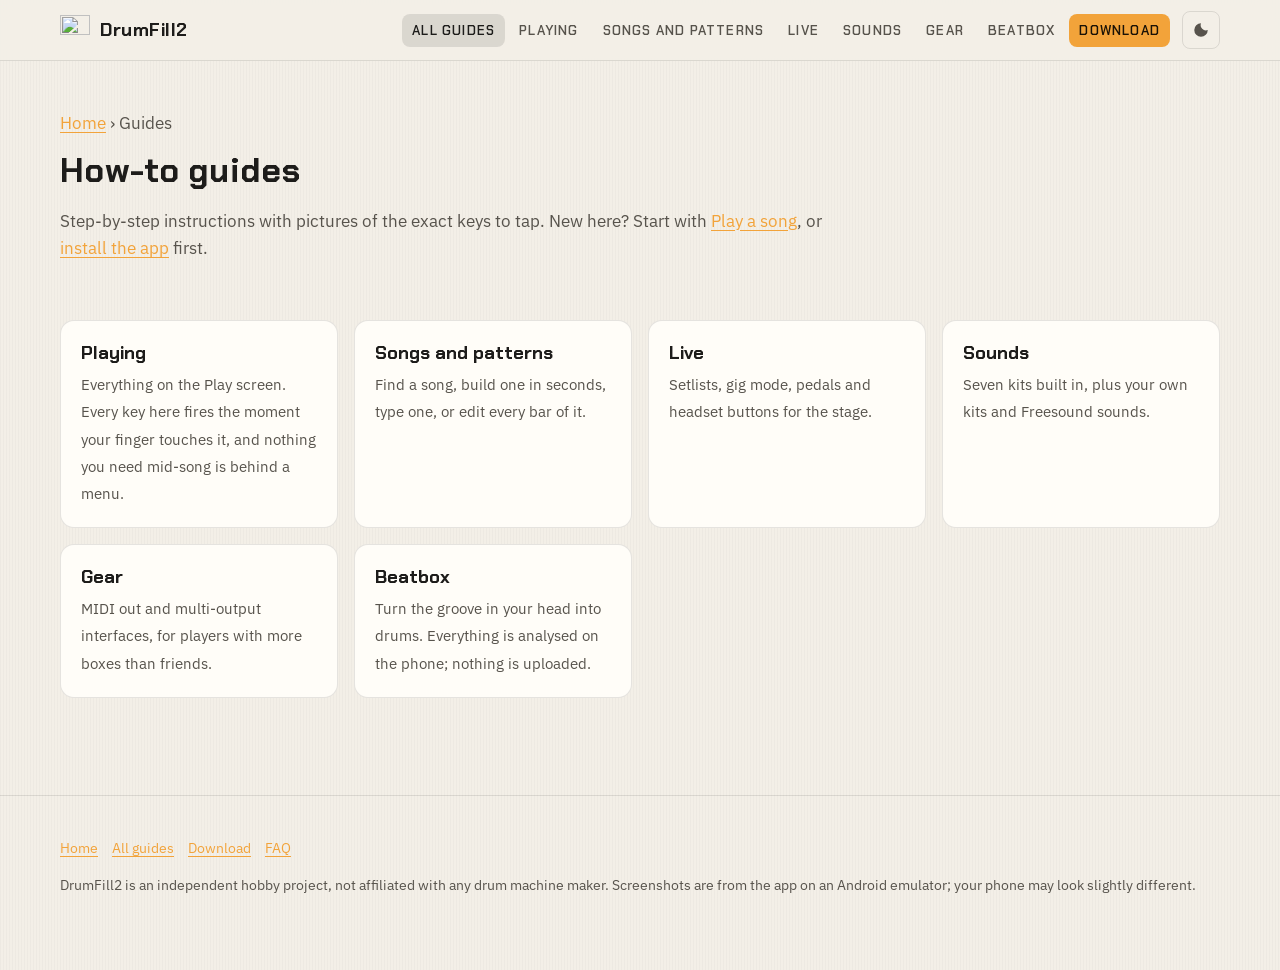
==== guides/index.html @ 4bdcdabe "fix: verifier r1 polish (pinned v1.0.0 downloads, social card, praise carousel, copy key) - Download" ====
<!doctype html>
<html lang="en">
<head>
<meta charset="utf-8">
<meta name="viewport" content="width=device-width, initial-scale=1">
<title>How-to guides · DrumFill2 guides</title>
<meta name="description" content="Step-by-step DrumFill2 guides with pictures of the keys to tap.">
<meta name="theme-color" content="#18191C">
<meta property="og:title" content="How-to guides · DrumFill2 guides">
<meta property="og:description" content="Step-by-step DrumFill2 guides with pictures of the keys to tap.">
<meta property="og:type" content="article">
<meta property="og:url" content="https://rbdone.github.io/drumfill2-site/guides/">
<meta property="og:image" content="https://rbdone.github.io/drumfill2-site/img/social-card.jpg">
<meta name="twitter:card" content="summary_large_image">
<meta name="twitter:title" content="How-to guides · DrumFill2 guides">
<meta name="twitter:description" content="Step-by-step DrumFill2 guides with pictures of the keys to tap.">
<meta name="twitter:image" content="https://rbdone.github.io/drumfill2-site/img/social-card.jpg">
<link rel="icon" href="../img/icon.svg" type="image/svg+xml">
<link rel="preconnect" href="https://fonts.googleapis.com">
<link rel="preconnect" href="https://fonts.gstatic.com" crossorigin>
<link rel="stylesheet" href="https://fonts.googleapis.com/css2?family=Chakra+Petch:wght@600;700&family=IBM+Plex+Sans:wght@400;600&family=Share+Tech+Mono&display=swap">
<link rel="stylesheet" href="../css/site.css">
</head>
<body>
<a class="skip" href="#main">Skip to content</a>
<header class="top">
  <div class="wrap">
    <a class="brand" href="../" aria-label="DrumFill2 home"><img src="../img/icon.svg" width="30" height="30" alt="">DrumFill2</a>
    <nav class="nav" aria-label="Main">
      <a href="./" aria-current="page">All guides</a>
      <a href="playing.html">Playing</a>
      <a href="songs.html">Songs and patterns</a>
      <a href="live.html">Live</a>
      <a href="sounds.html">Sounds</a>
      <a href="gear.html">Gear</a>
      <a href="beatbox.html">Beatbox</a>
      <a class="dl" href="../#download">Download</a>
    </nav>
    <button class="theme-btn" type="button" aria-label="Switch theme"><svg width="18" height="18" viewBox="0 0 24 24" aria-hidden="true"><path fill="currentColor" d="M12 3a9 9 0 1 0 9 9 7 7 0 0 1-9-9z"/></svg></button>
  </div>
</header>
<main id="main">
<div class="wrap guide-hero">
  <p class="crumbs"><a href="../">Home</a> › Guides</p>
  <h1>How-to guides</h1>
  <p>Step-by-step instructions with pictures of the exact keys to tap. New here? Start with <a href="playing.html#play">Play a song</a>, or <a href="../#download">install the app</a> first.</p>
</div>
<div class="wrap" style="padding-bottom:80px">
  <ul class="guide-cards">
    <li><a href="playing.html" style="--c: var(--orange)"><b>Playing</b><span>Everything on the Play screen. Every key here fires the moment your finger touches it, and nothing you need mid-song is behind a menu.</span></a></li>
    <li><a href="songs.html" style="--c: var(--teal)"><b>Songs and patterns</b><span>Find a song, build one in seconds, type one, or edit every bar of it.</span></a></li>
    <li><a href="live.html" style="--c: var(--blue)"><b>Live</b><span>Setlists, gig mode, pedals and headset buttons for the stage.</span></a></li>
    <li><a href="sounds.html" style="--c: var(--green)"><b>Sounds</b><span>Seven kits built in, plus your own kits and Freesound sounds.</span></a></li>
    <li><a href="gear.html" style="--c: var(--violet)"><b>Gear</b><span>MIDI out and multi-output interfaces, for players with more boxes than friends.</span></a></li>
    <li><a href="beatbox.html" style="--c: var(--pink)"><b>Beatbox</b><span>Turn the groove in your head into drums. Everything is analysed on the phone; nothing is uploaded.</span></a></li>
  </ul>
</div>
</main>
<footer>
  <div class="wrap">
    <nav aria-label="Footer"><a href="../">Home</a><a href="./">All guides</a><a href="../#download">Download</a><a href="../#faq">FAQ</a></nav>
    <p>DrumFill2 is an independent hobby project, not affiliated with any drum machine maker. Screenshots are from the app on an Android emulator; your phone may look slightly different.</p>
  </div>
</footer>
<script src="../js/site.js" defer></script>
</body>
</html>
---- css/site.css ----
/* DrumFill2 marketing site. Palette follows the app's "hardware + stage light" look. */
:root {
  --chassis: #18191c;
  --chassis-2: #1f2023;
  --card: #222327;
  --key: #2b2d31;
  --key-dark: #232428;
  --display: #0a0c0b;
  --pad: #2a2724;
  --text: #e6e2da;
  --text-dim: #a29e95;
  --silk: #8e8a82;
  --line: rgba(255, 255, 255, .08);
  --hairline: rgba(255, 255, 255, .018);
  --red: #9e2429;
  --red-text: #ffe9e9;
  --orange: #f2a33a;
  --orange-ink: #1a1206;
  --blue: #5aa7ee;
  --teal: #3cc2b4;
  --violet: #b28be8;
  --pink: #ee7a9c;
  --green: #9cc46a;
  --grey: #8b93a1;
  --next: #6fb6ff;
  --stage: var(--orange);
  --shadow-key: inset 0 1px 0 rgba(255, 255, 255, .09), 0 3px 0 #0b0b0c, 0 4px 8px rgba(0, 0, 0, .4);
  --radius: 14px;
  --font-key: "Chakra Petch", system-ui, sans-serif;
  --font-mono: "Share Tech Mono", ui-monospace, monospace;
  --font-body: "IBM Plex Sans", system-ui, sans-serif;
  color-scheme: dark;
}

/* Light theme: daylight on the same hardware. Panels that are hardware (pads, display) stay dark. */
@media (prefers-color-scheme: light) {
  :root:not([data-theme="dark"]) {
    --chassis: #f3efe7;
    --chassis-2: #ebe6db;
    --card: #fffdf8;
    --text: #1d1c1a;
    --text-dim: #57534c;
    --silk: #6c675f;
    --line: rgba(0, 0, 0, .1);
    --hairline: rgba(0, 0, 0, .025);
    --shadow-key: inset 0 1px 0 rgba(255, 255, 255, .6), 0 3px 0 #c9c2b4, 0 4px 10px rgba(0, 0, 0, .12);
    color-scheme: light;
  }
}
:root[data-theme="light"] {
  --chassis: #f3efe7;
  --chassis-2: #ebe6db;
  --card: #fffdf8;
  --text: #1d1c1a;
  --text-dim: #57534c;
  --silk: #6c675f;
  --line: rgba(0, 0, 0, .1);
  --hairline: rgba(0, 0, 0, .025);
  --shadow-key: inset 0 1px 0 rgba(255, 255, 255, .6), 0 3px 0 #c9c2b4, 0 4px 10px rgba(0, 0, 0, .12);
  color-scheme: light;
}

* { box-sizing: border-box; }
html { scroll-behavior: smooth; -webkit-text-size-adjust: 100%; }
body {
  margin: 0;
  background: var(--chassis);
  background-image: repeating-linear-gradient(90deg, var(--hairline) 0 1px, transparent 1px 3px);
  color: var(--text);
  font: 400 17px/1.6 var(--font-body);
  overflow-x: hidden;
}
img { max-width: 100%; height: auto; }
a { color: var(--orange); text-underline-offset: 3px; }
a:hover { color: #ffbe63; }
:focus-visible { outline: 3px solid var(--next); outline-offset: 3px; border-radius: 6px; }
h1, h2, h3, h4 { font-family: var(--font-key); line-height: 1.15; margin: 0 0 .5em; letter-spacing: .3px; }
h2 { font-size: clamp(1.8rem, 4.5vw, 2.8rem); }
h3 { font-size: 1.3rem; }
p { margin: 0 0 1em; }
.wrap { width: min(1160px, 100% - 32px); margin-inline: auto; }
.silk { font: 600 .78rem/1.3 var(--font-key); text-transform: uppercase; letter-spacing: 1.8px; color: var(--silk); }
.skip { position: absolute; left: -999px; top: 8px; background: var(--orange); color: var(--orange-ink); padding: 8px 14px; z-index: 100; border-radius: 8px; }
.skip:focus { left: 8px; }
.sr { position: absolute; width: 1px; height: 1px; overflow: hidden; clip: rect(0 0 0 0); white-space: nowrap; }

/* ---------- top bar ---------- */
.top {
  position: sticky; top: 0; z-index: 50;
  background: color-mix(in srgb, var(--chassis) 88%, transparent);
  backdrop-filter: blur(10px);
  border-bottom: 1px solid var(--line);
}
.top .wrap { display: flex; align-items: center; gap: 12px; min-height: 60px; }
.brand { display: flex; align-items: center; gap: 10px; font: 700 1.15rem var(--font-key); color: var(--text); text-decoration: none; letter-spacing: .5px; }
.brand svg { flex: none; }
.nav { margin-left: auto; display: flex; gap: 4px; align-items: center; }
.nav a { color: var(--text-dim); text-decoration: none; font: 600 .82rem var(--font-key); text-transform: uppercase; letter-spacing: 1.2px; padding: 8px 10px; border-radius: 8px; }
.nav a:hover, .nav a[aria-current="page"] { color: var(--text); background: var(--line); }
.nav .dl { background: var(--orange); color: var(--orange-ink); }
.nav .dl:hover { background: #ffb44f; color: var(--orange-ink); }
.theme-btn { background: none; border: 1px solid var(--line); color: var(--text-dim); border-radius: 8px; width: 38px; height: 38px; cursor: pointer; display: grid; place-items: center; }
@media (max-width: 860px) { .nav a:not(.dl) { display: none; } }

/* ---------- keys and buttons ---------- */
.key {
  display: inline-flex; align-items: center; justify-content: center; gap: 10px;
  min-height: 56px; padding: 0 22px; border-radius: 12px; border: 0;
  background: var(--key); color: #e9e5dd; box-shadow: var(--shadow-key);
  font: 700 .95rem var(--font-key); text-transform: uppercase; letter-spacing: 1.4px;
  text-decoration: none; cursor: pointer; transition: transform .06s, box-shadow .06s;
}
.key:hover { color: #fff; }
.key:active, .key.down { transform: translateY(2px); box-shadow: inset 0 1px 0 rgba(255, 255, 255, .09), 0 1px 0 #0b0b0c; }
.key.orange { background: var(--orange); color: var(--orange-ink); box-shadow: inset 0 1px 0 rgba(255, 255, 255, .35), 0 3px 0 #8a5a17, 0 6px 18px rgba(242, 163, 58, .25); }
.key.orange:hover { background: #ffb44f; color: var(--orange-ink); }
.key.red { background: var(--red); color: var(--red-text); }
.key.ghost { background: transparent; border: 1px solid var(--line); box-shadow: none; color: var(--text); }

/* ---------- hero ---------- */
.hero { position: relative; padding: 56px 0 72px; overflow: hidden; isolation: isolate; }
.hero::before {
  content: ""; position: absolute; inset: -20% -10% auto; height: 120%; z-index: -1;
  background: radial-gradient(50% 55% at 50% 0%, color-mix(in srgb, var(--stage) 34%, transparent), transparent 75%);
  transition: background 0.6s;
}
.hero .wrap { display: grid; grid-template-columns: 1.05fr .95fr; gap: 48px; align-items: center; }
.hero h1 { font-size: clamp(2.4rem, 7vw, 4.6rem); margin-bottom: .25em; }
.hero h1 .glow { color: var(--stage); text-shadow: 0 0 22px color-mix(in srgb, var(--stage) 55%, transparent); transition: color .6s; }
.hero .lede { font-size: 1.2rem; color: var(--text-dim); max-width: 34em; }
.hero .ctas { display: flex; flex-wrap: wrap; gap: 14px; margin: 26px 0 18px; }
.chips { display: flex; flex-wrap: wrap; gap: 8px; padding: 0; margin: 0; list-style: none; }
.chips li { font: 600 .78rem var(--font-key); letter-spacing: 1px; text-transform: uppercase; color: var(--text-dim); border: 1px solid var(--line); border-radius: 999px; padding: 5px 12px; }
@media (max-width: 900px) { .hero .wrap { grid-template-columns: 1fr; } }

/* ---------- the toy drum machine ---------- */
.machine {
  background: #1b1c1f; border-radius: 26px; padding: 18px; color: #e6e2da;
  box-shadow: inset 0 1px 0 rgba(255, 255, 255, .06), 0 30px 60px rgba(0, 0, 0, .45), 0 0 0 1px #0c0c0d;
  background-image: repeating-linear-gradient(90deg, rgba(255, 255, 255, .018) 0 1px, transparent 1px 3px);
  max-width: 520px; width: 100%; margin-inline: auto;
}
.machine .lcd {
  background: var(--display); border-radius: 12px; padding: 14px 16px 12px;
  box-shadow: inset 0 2px 8px rgba(0, 0, 0, .9), 0 0 0 1px #000, 0 1px 0 rgba(255, 255, 255, .06);
  font-family: var(--font-mono); color: var(--stage);
}
.lcd-row { display: flex; justify-content: space-between; align-items: baseline; gap: 10px; }
.lcd .lbl { font-size: .68rem; letter-spacing: 2px; opacity: .55; text-transform: uppercase; }
.lcd .big { font-size: clamp(1.6rem, 6vw, 2.1rem); line-height: 1.1; text-shadow: 0 0 10px color-mix(in srgb, var(--stage) 60%, transparent); }
.lcd .msg { font-size: .8rem; min-height: 1.3em; opacity: .85; text-align: right; }
[data-lcd=bar] { white-space: nowrap; }
.leds { display: flex; gap: 8px; margin: 8px 0 10px; }
.led { width: 10px; height: 10px; border-radius: 50%; background: #3a3530; }
.led.on { background: var(--stage); box-shadow: 0 0 8px var(--stage); }
.song-strip { display: flex; gap: 3px; }
.song-strip button {
  flex: 1 1 0; min-width: 0; border: 0; background: none; padding: 0; cursor: pointer; color: inherit;
  font: .66rem var(--font-mono); letter-spacing: .6px; text-transform: uppercase;
  display: flex; flex-direction: column; gap: 5px; align-items: stretch;
}
.song-strip .bar { height: 10px; border-radius: 3px; box-shadow: inset 0 0 0 1.5px color-mix(in srgb, var(--c) 55%, transparent); position: relative; overflow: hidden; }
.song-strip .bar i { position: absolute; inset: 0 auto 0 0; width: 0; background: var(--c); }
.song-strip .on .bar { box-shadow: 0 0 10px color-mix(in srgb, var(--c) 70%, transparent); }
.song-strip span { opacity: .5; overflow: hidden; text-overflow: ellipsis; white-space: nowrap; }
.song-strip .on span { opacity: 1; color: var(--c); }

.deck { display: grid; grid-template-columns: repeat(4, 1fr); gap: 10px; margin-top: 14px; }
.deck .key { min-height: 64px; padding: 0 6px; font-size: .82rem; letter-spacing: 1px; }
.deck [data-act=mode] { grid-column: span 2; }
.deck .key.next { grid-column: span 2; }
.deck .key.next.armed { box-shadow: var(--shadow-key), inset 0 0 0 2px var(--next), 0 0 16px rgba(111, 182, 255, .35); }
.pads { display: grid; grid-template-columns: 2.4fr 1fr; gap: 10px; margin-top: 10px; }
.pad {
  min-height: 112px; border-radius: 20px; border: 0; cursor: pointer; color: color-mix(in srgb, var(--stage) 80%, #fff);
  background: var(--pad); font: 700 2.4rem var(--font-key); letter-spacing: 6px;
  box-shadow: inset 0 2px 0 rgba(255, 255, 255, .05), inset 0 -6px 14px rgba(0, 0, 0, .55), 0 0 0 2px #0c0c0d,
    inset 0 0 34px color-mix(in srgb, var(--stage) 30%, transparent), inset 0 0 0 2px color-mix(in srgb, var(--stage) 70%, transparent);
  text-shadow: 0 0 14px color-mix(in srgb, var(--stage) 60%, transparent);
  display: flex; flex-direction: column; align-items: center; justify-content: center; gap: 4px;
  transition: transform .06s;
}
.pad small { font: 600 .68rem var(--font-key); letter-spacing: 1.6px; opacity: .8; }
.pad.big { font-size: 1.3rem; letter-spacing: 3px; }
.pad.hit { transform: scale(.97); box-shadow: inset 0 0 50px color-mix(in srgb, var(--stage) 75%, transparent), inset 0 0 0 3px var(--stage), 0 0 40px color-mix(in srgb, var(--stage) 55%, transparent); color: #fff3e6; }
.kitrow { display: grid; grid-template-columns: repeat(4, 1fr); gap: 10px; margin-top: 10px; }
.kitrow .key { min-height: 64px; font-size: .78rem; padding: 0 4px; }
.kitrow .key.hit, .deck .key.hit { transform: translateY(2px); background: #3a3c41; }
.machine-note { font-size: .82rem; color: var(--text-dim); text-align: center; margin-top: 12px; }
@media (max-width: 420px) {
  .machine { padding: 12px; border-radius: 20px; }
  .pad { font-size: 1.8rem; letter-spacing: 4px; min-height: 96px; }
  .deck .key, .kitrow .key { font-size: .7rem; letter-spacing: .5px; }
}

/* ---------- sections ---------- */
section { padding: 84px 0; }
section.alt { background: var(--chassis-2); }
.section-head { max-width: 760px; margin-bottom: 40px; }
.section-head p { color: var(--text-dim); font-size: 1.1rem; }

/* problems */
.problems { display: grid; grid-template-columns: repeat(auto-fit, minmax(300px, 1fr)); gap: 18px; }
.problem { background: var(--card); border: 1px solid var(--line); border-radius: var(--radius); padding: 22px; position: relative; overflow: hidden; }
.problem::before { content: ""; position: absolute; inset: 0 auto 0 0; width: 4px; background: var(--c, var(--orange)); }
.problem .pain { font: 600 1.05rem var(--font-key); color: var(--text); margin-bottom: 10px; }
.problem .pain::before { content: "“"; color: var(--c, var(--orange)); }
.problem .pain::after { content: "”"; color: var(--c, var(--orange)); }
.problem p { color: var(--text-dim); margin: 0; }
.problem p strong { color: var(--text); }
.problem a { display: inline-block; margin-top: 10px; font: 600 .85rem var(--font-key); text-transform: uppercase; letter-spacing: 1px; }

/* workflows */
.tabs { display: flex; flex-wrap: wrap; gap: 8px; margin-bottom: 28px; }
.tabs button {
  border: 1px solid var(--line); background: var(--card); color: var(--text-dim); cursor: pointer;
  font: 700 .82rem var(--font-key); text-transform: uppercase; letter-spacing: 1.2px; padding: 12px 16px; border-radius: 10px; min-height: 48px;
}
.tabs button[aria-selected="true"] { background: var(--c, var(--orange)); color: #0a0c0b; border-color: transparent; }
.flow { display: grid; grid-template-columns: 1fr 1.1fr; gap: 40px; align-items: start; }
.flow[hidden] { display: none; }
.flow ol { counter-reset: s; list-style: none; padding: 0; margin: 0 0 18px; }
.flow ol li { counter-increment: s; position: relative; padding: 0 0 16px 48px; color: var(--text-dim); }
.flow ol li strong { color: var(--text); }
.flow ol li::before {
  content: counter(s); position: absolute; left: 0; top: -2px; width: 32px; height: 32px; border-radius: 9px;
  background: var(--key); color: #e9e5dd; box-shadow: var(--shadow-key); display: grid; place-items: center; font: 700 .9rem var(--font-key);
}
.shots { display: flex; gap: 14px; overflow-x: auto; padding: 6px 4px 18px; scroll-snap-type: x mandatory; }
.shots figure { margin: 0; flex: 0 0 min(230px, 62vw); scroll-snap-align: start; }
.shots figure.wide { flex-basis: min(460px, 86vw); }
.phone { border-radius: 22px; border: 6px solid #0e0f11; box-shadow: 0 20px 40px rgba(0, 0, 0, .35), 0 0 0 1px #2c2d31; background: #0e0f11; display: block; width: 100%; }
figcaption { font-size: .85rem; color: var(--text-dim); margin-top: 8px; }
@media (max-width: 860px) { .flow { grid-template-columns: 1fr; } }

/* features */
.feature-groups { display: grid; gap: 36px; }
.feature-group h3 { display: flex; align-items: center; gap: 10px; }
.feature-group h3::before { content: ""; width: 10px; height: 10px; border-radius: 50%; background: var(--c); box-shadow: 0 0 8px var(--c); }
.features { display: grid; grid-template-columns: repeat(auto-fill, minmax(250px, 1fr)); gap: 12px; list-style: none; margin: 0; padding: 0; }
.features a {
  display: grid; grid-template-columns: 1fr auto; gap: 2px 12px; height: 100%;
  background: var(--card); border: 1px solid var(--line); border-radius: 12px; padding: 14px 16px; text-decoration: none; color: var(--text);
  transition: transform .15s, border-color .15s;
}
.features a:hover { transform: translateY(-2px); border-color: var(--c); color: var(--text); }
.features b { font: 700 1rem var(--font-key); }
.features span { grid-column: 1; font-size: .9rem; color: var(--text-dim); }
.features a::after { content: "HOW-TO →"; grid-column: 2; grid-row: 1 / span 2; align-self: center; font: 700 .7rem var(--font-key); letter-spacing: 1.2px; color: var(--c); }

/* praise */
.praise { position: relative; overflow: hidden; }
.quotes { display: grid; grid-template-columns: repeat(auto-fill, minmax(280px, 1fr)); gap: 18px; }
.quote {
  margin: 0; background: #f4ecd8; color: #2a2219; border-radius: 4px; padding: 26px 22px 20px; position: relative;
  box-shadow: 0 1px 0 #d8ccaf, 0 14px 30px rgba(0, 0, 0, .3); transform: rotate(var(--r, -1deg));
  font-family: Georgia, "Times New Roman", serif; transition: transform .25s;
  background-image: radial-gradient(circle at 20% 10%, rgba(255, 255, 255, .5), transparent 40%), linear-gradient(transparent 0 0);
}
.quote:hover { transform: rotate(0deg) scale(1.02); }
.quote::before { content: "★★★★★"; display: block; color: #b8761b; letter-spacing: 3px; font-size: .9rem; margin-bottom: 8px; }
.quote blockquote { margin: 0 0 14px; font-size: 1.08rem; line-height: 1.5; font-style: italic; }
.quote figcaption { color: #5b4d3a; font-family: var(--font-body); font-size: .88rem; margin: 0; }
.quote figcaption b { color: #2a2219; display: block; font-size: .98rem; }
.quote .stamp {
  position: absolute; top: 14px; right: 12px; transform: rotate(12deg); border: 2px solid #a8322f; color: #a8322f;
  font: 700 .62rem var(--font-key); letter-spacing: 1.4px; padding: 2px 6px; border-radius: 4px; opacity: .85;
}
.swipe-hint { display: none; }
@media (max-width: 700px) {
  .swipe-hint { display: block; margin: -18px 0 12px; font: 700 .78rem var(--font-key); letter-spacing: 1.4px; text-transform: uppercase; color: var(--orange); }
  .quotes {
    display: flex; gap: 14px; overflow-x: auto; scroll-snap-type: x mandatory; overscroll-behavior-x: contain;
    padding: 10px 16px 22px; margin: 0 -16px;
    mask-image: linear-gradient(90deg, transparent 0, #000 16px, #000 calc(100% - 28px), transparent);
  }
  .quotes .quote { flex: 0 0 78%; scroll-snap-align: center; transform: none; }
  .quotes .quote.reveal { opacity: 1; transform: none; }
}
.disclaimer { margin-top: 30px; font-size: .9rem; color: var(--text-dim); border-left: 3px solid var(--orange); padding-left: 14px; max-width: 760px; }

/* download */
.download-box { display: grid; grid-template-columns: 1fr 1fr; gap: 36px; align-items: start; }
.dl-card { background: var(--card); border: 1px solid var(--line); border-radius: 18px; padding: 26px; }
.dl-card .key { width: 100%; min-height: 72px; font-size: 1.05rem; flex-direction: column; gap: 2px; padding: 10px 16px; }
.dl-card .key small { font: 600 .72rem var(--font-body); letter-spacing: .3px; opacity: .75; text-transform: none; word-break: break-all; }
.meta { list-style: none; padding: 0; margin: 18px 0 0; display: grid; gap: 8px; font-size: .92rem; color: var(--text-dim); }
.meta code, .hash { font-family: var(--font-mono); font-size: .82rem; word-break: break-all; color: var(--text); }
.hash { display: block; background: var(--display); color: #cfe4fa; padding: 10px 12px; border-radius: 8px; }
.hashrow { display: flex; flex-wrap: wrap; gap: 8px; align-items: center; margin-top: 6px; }
.hashrow .hash { flex: 1 1 240px; min-width: 0; }
.dl-card .key.copy, .key.copy { width: auto; min-height: 44px; padding: 0 12px; font-size: .72rem; flex: none; align-self: center; }
.steps { padding-left: 1.3em; margin: 0; }
.steps li { margin-bottom: 12px; color: var(--text-dim); }
.steps li strong { color: var(--text); }
.note { background: color-mix(in srgb, var(--blue) 12%, var(--card)); border: 1px solid color-mix(in srgb, var(--blue) 35%, transparent); border-radius: 10px; padding: 12px 14px; font-size: .92rem; color: var(--text); }
.warn { background: color-mix(in srgb, var(--orange) 12%, var(--card)); border-color: color-mix(in srgb, var(--orange) 40%, transparent); }
@media (max-width: 860px) { .download-box { grid-template-columns: 1fr; } }

/* faq */
.faq details { background: var(--card); border: 1px solid var(--line); border-radius: 12px; margin-bottom: 10px; }
.faq summary { cursor: pointer; padding: 16px 18px; font: 700 1rem var(--font-key); list-style: none; display: flex; justify-content: space-between; gap: 12px; }
.faq summary::-webkit-details-marker { display: none; }
.faq summary::after { content: "+"; color: var(--orange); font-size: 1.3rem; line-height: 1; }
.faq details[open] summary::after { content: "–"; }
.faq details > div { padding: 0 18px 16px; color: var(--text-dim); }

/* footer */
footer { border-top: 1px solid var(--line); padding: 40px 0 60px; color: var(--text-dim); font-size: .9rem; }
footer .wrap { display: grid; gap: 14px; }
footer nav { display: flex; flex-wrap: wrap; gap: 14px; }

/* ---------- guides ---------- */
.guide-hero { padding: 48px 0 24px; }
.guide-hero p { color: var(--text-dim); max-width: 46em; font-size: 1.08rem; }
.crumbs { font-size: .85rem; color: var(--text-dim); margin-bottom: 14px; }
.guide-layout { display: grid; grid-template-columns: 230px 1fr; gap: 40px; padding-bottom: 80px; }
.toc { position: sticky; top: 76px; align-self: start; max-height: calc(100vh - 96px); overflow: auto; }
.toc ol { list-style: none; padding: 0; margin: 0; display: grid; gap: 2px; }
.toc a { display: block; padding: 7px 10px; border-radius: 8px; color: var(--text-dim); text-decoration: none; font-size: .92rem; }
.toc a:hover { background: var(--line); color: var(--text); }
.guide { padding: 30px 0 40px; border-bottom: 1px solid var(--line); scroll-margin-top: 76px; }
.guide h2 { font-size: clamp(1.5rem, 3.6vw, 2rem); }
.guide .intro { color: var(--text-dim); max-width: 44em; }
.guide-body { display: grid; grid-template-columns: 1fr 240px; gap: 32px; align-items: start; }
.guide-body.landscape { grid-template-columns: 1fr; }
.guide-body figure { margin: 0; }
.howto { counter-reset: s; list-style: none; padding: 0; margin: 0; }
.howto li { counter-increment: s; position: relative; padding: 2px 0 18px 46px; color: var(--text-dim); }
.howto li strong { color: var(--text); }
.howto li::before {
  content: counter(s); position: absolute; left: 0; top: 0; width: 30px; height: 30px; border-radius: 8px;
  background: var(--orange); color: var(--orange-ink); display: grid; place-items: center; font: 700 .85rem var(--font-key);
}
.btnimg { display: block; margin: 10px 0 2px; border-radius: 10px; height: auto; max-width: 100%; box-shadow: 0 0 0 1px var(--line); background: #18191c; }
.btnimg.inline { display: inline-block; vertical-align: middle; margin: 4px 6px 4px 0; }
.btnrow { display: flex; flex-wrap: wrap; gap: 8px; align-items: center; }
.tip { margin-top: 6px; }
.guide-cards { display: grid; grid-template-columns: repeat(auto-fill, minmax(260px, 1fr)); gap: 16px; list-style: none; padding: 0; }
.guide-cards a { display: block; background: var(--card); border: 1px solid var(--line); border-radius: 14px; padding: 20px; text-decoration: none; color: var(--text); height: 100%; }
.guide-cards a:hover { border-color: var(--orange); color: var(--text); }
.guide-cards b { font: 700 1.15rem var(--font-key); display: block; margin-bottom: 6px; }
.guide-cards span { color: var(--text-dim); font-size: .92rem; }
.pager { display: flex; justify-content: space-between; gap: 12px; flex-wrap: wrap; margin-top: 30px; }
@media (max-width: 900px) {
  .guide-layout { grid-template-columns: 1fr; }
  .toc { position: static; max-height: none; background: var(--card); border: 1px solid var(--line); border-radius: 12px; padding: 10px; }
  .guide-body { grid-template-columns: 1fr; }
  .guide-body figure { max-width: 260px; }
}

/* ---------- motion ---------- */
.reveal { opacity: 0; transform: translateY(18px); transition: opacity .6s ease, transform .6s ease; }
.reveal.in { opacity: 1; transform: none; }
.float { animation: float 6s ease-in-out infinite; }
@keyframes float { 50% { transform: translateY(-8px); } }
.notes { position: absolute; inset: 0; pointer-events: none; z-index: -1; }
.notes span { position: absolute; bottom: -40px; font-size: 22px; color: var(--stage); opacity: .0; animation: rise 9s linear infinite; }
@keyframes rise { 10% { opacity: .2; } 100% { transform: translateY(-110vh) rotate(25deg); opacity: 0; } }
@media (prefers-reduced-motion: reduce) {
  html { scroll-behavior: auto; }
  *, *::before, *::after { animation: none !important; transition: none !important; }
  .reveal { opacity: 1; transform: none; }
  .notes { display: none; }
}
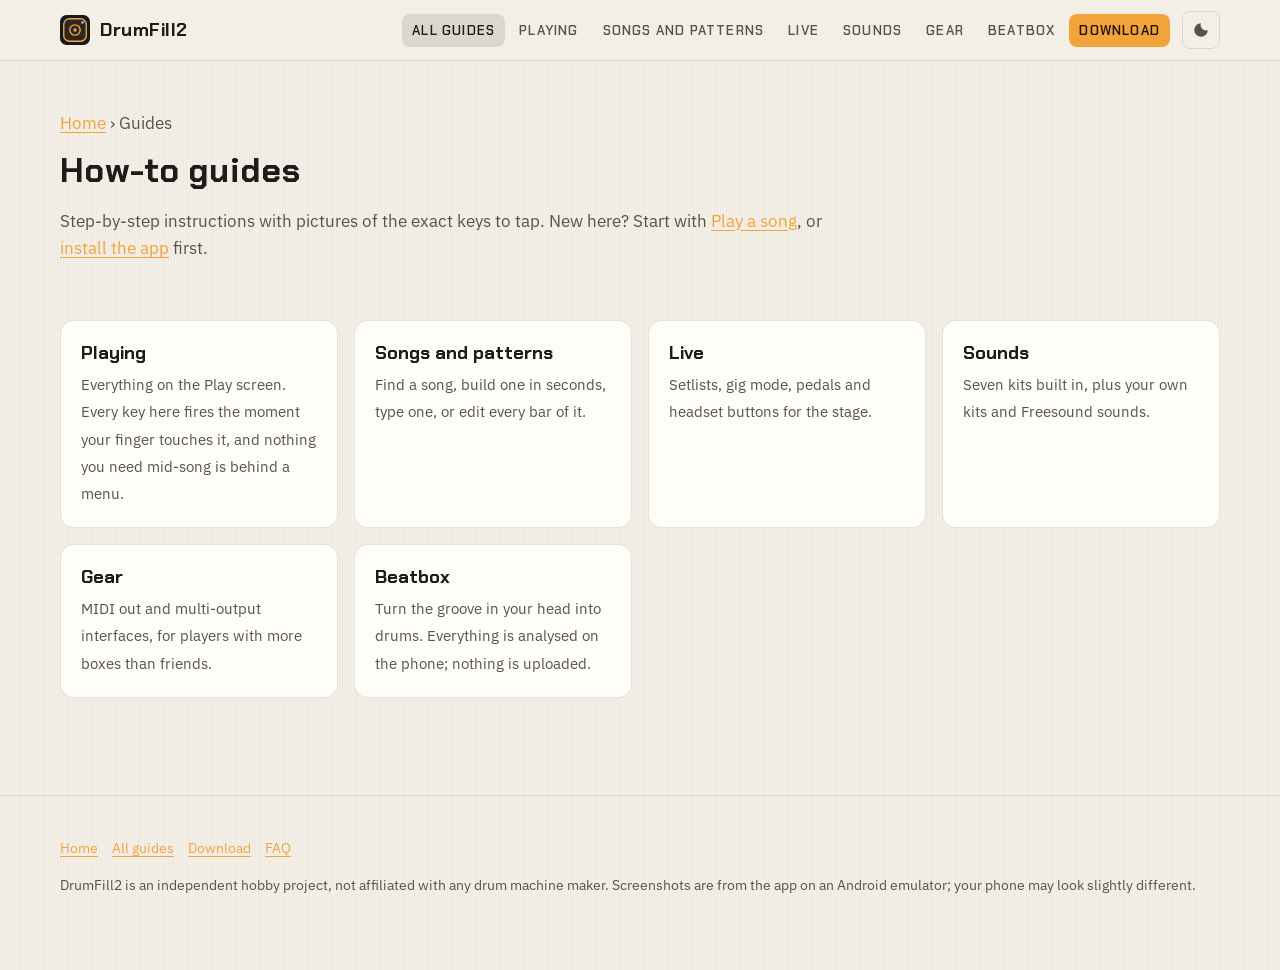
==== commit d736f652: "feat: DrumFill2 marketing site v1.0 Home page with a playable Web Audio toy drum machine, problems a" ====
--- a/guides/index.html
+++ b/guides/index.html
@@ -6,15 +6,6 @@
 <title>How-to guides · DrumFill2 guides</title>
 <meta name="description" content="Step-by-step DrumFill2 guides with pictures of the keys to tap.">
 <meta name="theme-color" content="#18191C">
-<meta property="og:title" content="How-to guides · DrumFill2 guides">
-<meta property="og:description" content="Step-by-step DrumFill2 guides with pictures of the keys to tap.">
-<meta property="og:type" content="article">
-<meta property="og:url" content="https://rbdone.github.io/drumfill2-site/guides/">
-<meta property="og:image" content="https://rbdone.github.io/drumfill2-site/img/social-card.jpg">
-<meta name="twitter:card" content="summary_large_image">
-<meta name="twitter:title" content="How-to guides · DrumFill2 guides">
-<meta name="twitter:description" content="Step-by-step DrumFill2 guides with pictures of the keys to tap.">
-<meta name="twitter:image" content="https://rbdone.github.io/drumfill2-site/img/social-card.jpg">
 <link rel="icon" href="../img/icon.svg" type="image/svg+xml">
 <link rel="preconnect" href="https://fonts.googleapis.com">
 <link rel="preconnect" href="https://fonts.gstatic.com" crossorigin>
--- a/css/site.css
+++ b/css/site.css
@@ -266,30 +266,15 @@
   position: absolute; top: 14px; right: 12px; transform: rotate(12deg); border: 2px solid #a8322f; color: #a8322f;
   font: 700 .62rem var(--font-key); letter-spacing: 1.4px; padding: 2px 6px; border-radius: 4px; opacity: .85;
 }
-.swipe-hint { display: none; }
-@media (max-width: 700px) {
-  .swipe-hint { display: block; margin: -18px 0 12px; font: 700 .78rem var(--font-key); letter-spacing: 1.4px; text-transform: uppercase; color: var(--orange); }
-  .quotes {
-    display: flex; gap: 14px; overflow-x: auto; scroll-snap-type: x mandatory; overscroll-behavior-x: contain;
-    padding: 10px 16px 22px; margin: 0 -16px;
-    mask-image: linear-gradient(90deg, transparent 0, #000 16px, #000 calc(100% - 28px), transparent);
-  }
-  .quotes .quote { flex: 0 0 78%; scroll-snap-align: center; transform: none; }
-  .quotes .quote.reveal { opacity: 1; transform: none; }
-}
 .disclaimer { margin-top: 30px; font-size: .9rem; color: var(--text-dim); border-left: 3px solid var(--orange); padding-left: 14px; max-width: 760px; }
 
 /* download */
 .download-box { display: grid; grid-template-columns: 1fr 1fr; gap: 36px; align-items: start; }
 .dl-card { background: var(--card); border: 1px solid var(--line); border-radius: 18px; padding: 26px; }
-.dl-card .key { width: 100%; min-height: 72px; font-size: 1.05rem; flex-direction: column; gap: 2px; padding: 10px 16px; }
-.dl-card .key small { font: 600 .72rem var(--font-body); letter-spacing: .3px; opacity: .75; text-transform: none; word-break: break-all; }
+.dl-card .key { width: 100%; min-height: 72px; font-size: 1.05rem; }
 .meta { list-style: none; padding: 0; margin: 18px 0 0; display: grid; gap: 8px; font-size: .92rem; color: var(--text-dim); }
 .meta code, .hash { font-family: var(--font-mono); font-size: .82rem; word-break: break-all; color: var(--text); }
-.hash { display: block; background: var(--display); color: #cfe4fa; padding: 10px 12px; border-radius: 8px; }
-.hashrow { display: flex; flex-wrap: wrap; gap: 8px; align-items: center; margin-top: 6px; }
-.hashrow .hash { flex: 1 1 240px; min-width: 0; }
-.dl-card .key.copy, .key.copy { width: auto; min-height: 44px; padding: 0 12px; font-size: .72rem; flex: none; align-self: center; }
+.hash { display: block; background: var(--display); color: #cfe4fa; padding: 10px 12px; border-radius: 8px; margin-top: 6px; }
 .steps { padding-left: 1.3em; margin: 0; }
 .steps li { margin-bottom: 12px; color: var(--text-dim); }
 .steps li strong { color: var(--text); }
